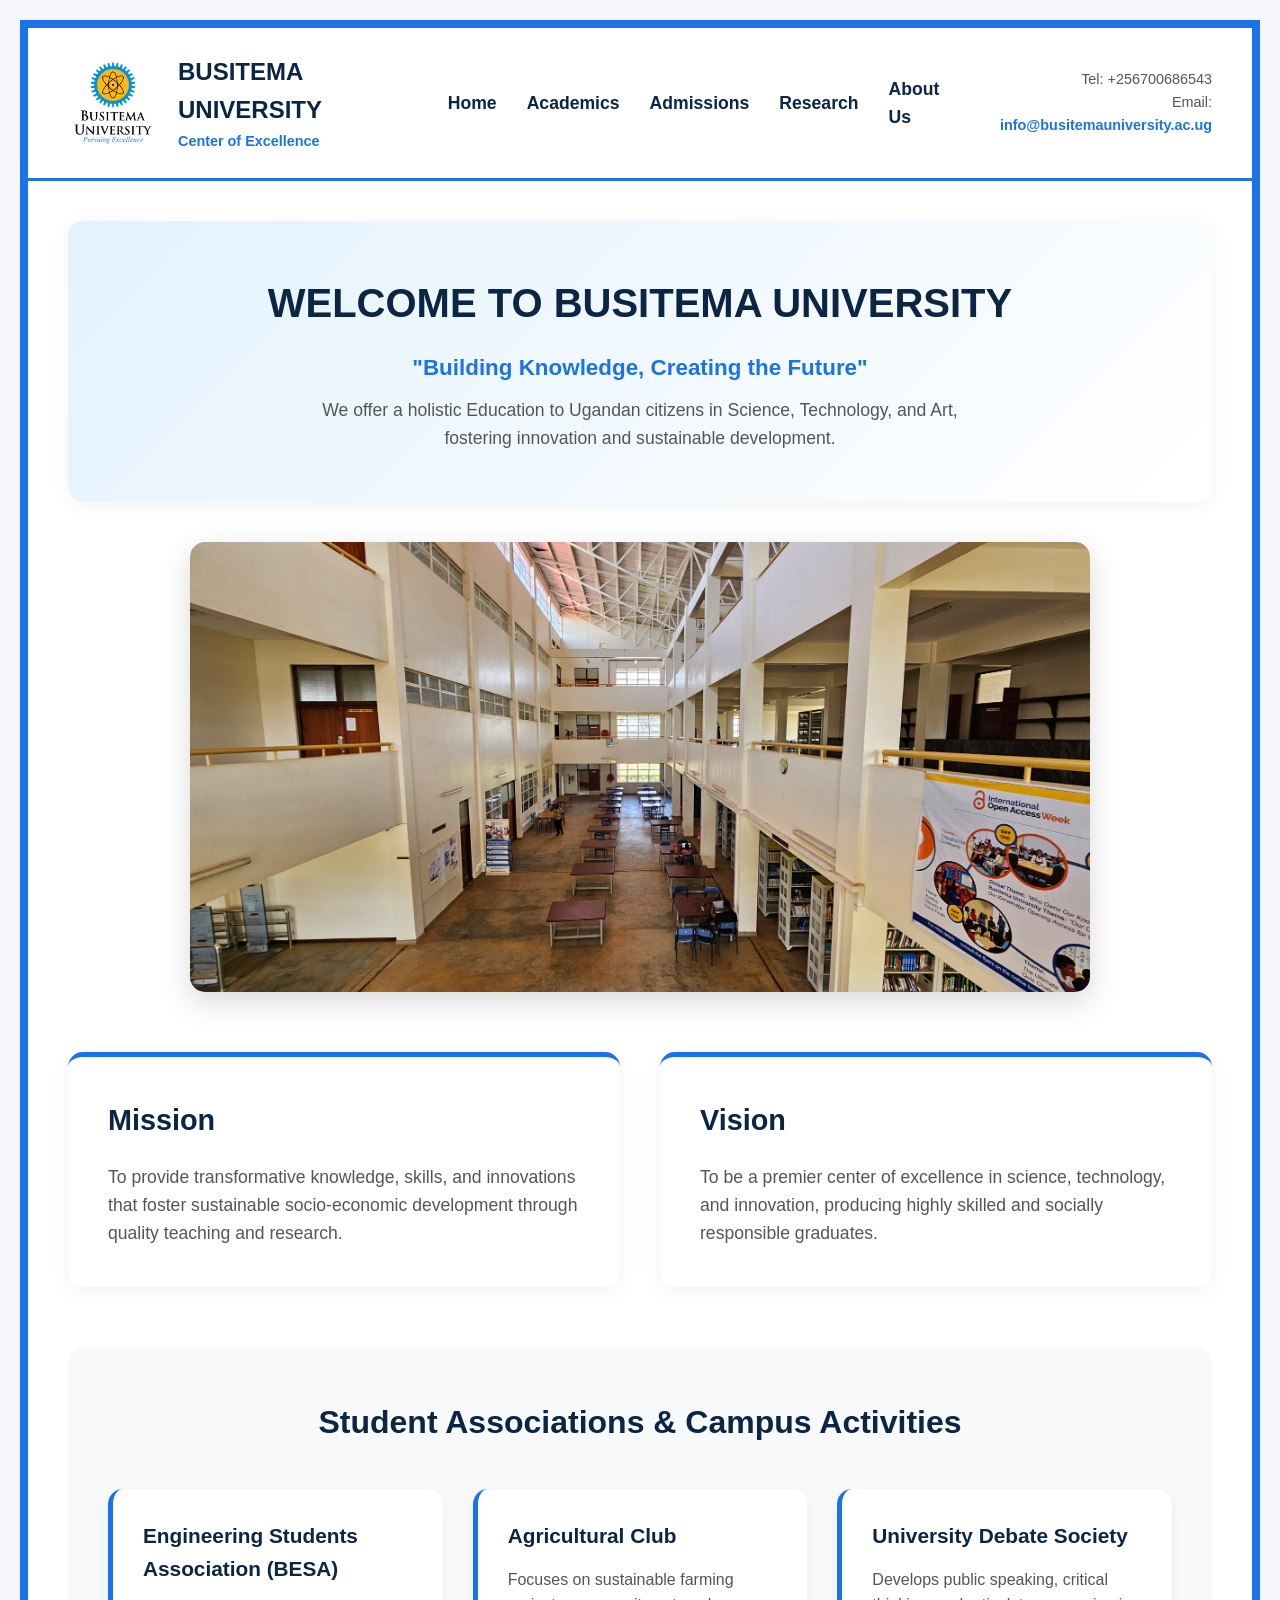
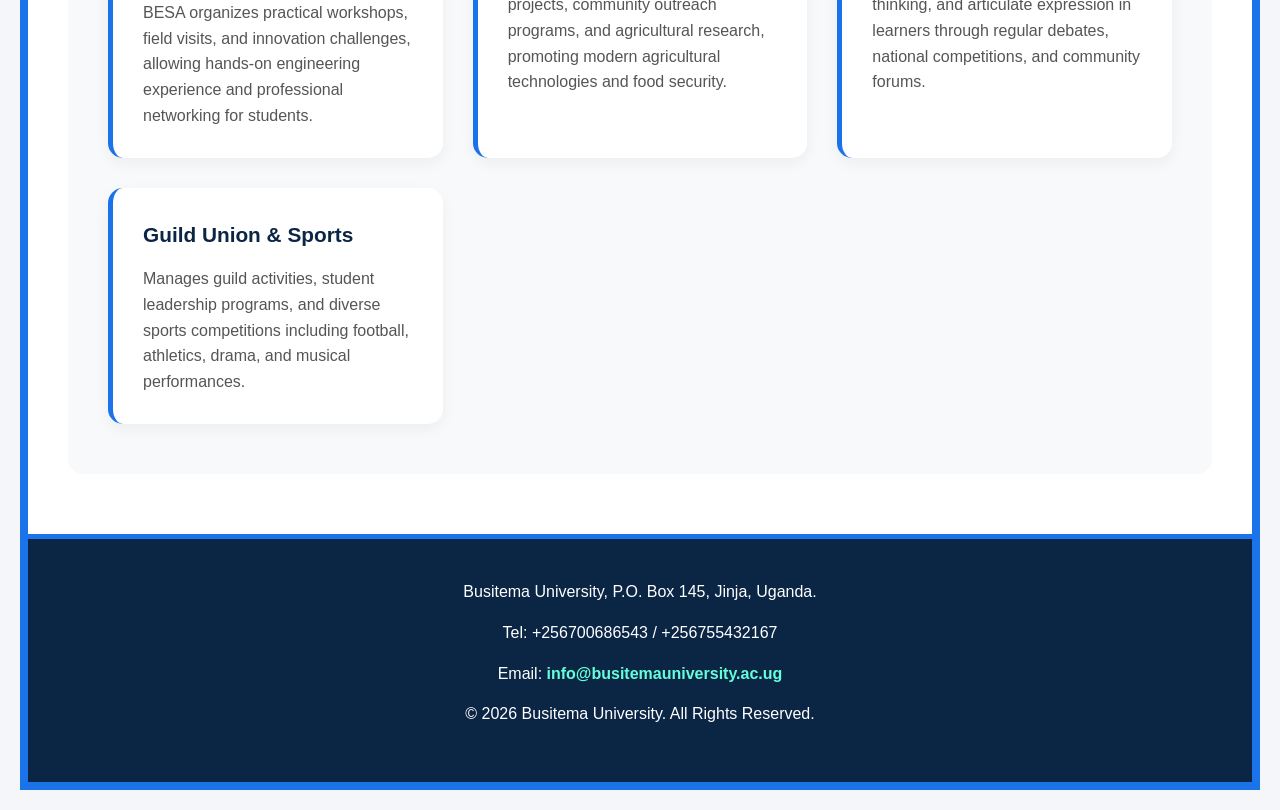
==== index.html @ 5ede226b "Rename Busitema Jovy.html to index.html" ====
<!DOCTYPE html>
<html lang="en">
<head>
<meta charset="UTF-8">
<meta name="viewport" content="width=device-width, initial-scale=1.0">
<title>Busitema University Homepage</title>
<style>
* {
margin: 0;
padding: 0;
box-sizing: border-box;
}
body {
font-family: 'Segoe UI', Tahoma, Geneva, Verdana, sans-serif;
line-height: 1.6;
background-color: #f4f6f9;
color: #333;
min-height: 100vh;
padding: 20px;
}
.page-wrapper {
border: 8px solid #1a73e8;
min-height: calc(100vh - 40px);
background-color: #ffffff;
display: flex;
flex-direction: column;
}
header {
background-color: #ffffff;
padding: 25px 40px;
border-bottom: 3px solid #1a73e8;
display: flex;
align-items: center;
justify-content: space-between;
}
.logo-container {
display: flex;
align-items: center;
gap: 20px;
}
.logo-container img {
height: 90px;
width: auto;
}
.logo-text h2 {
color: #0b2545;
font-size: 1.5rem;
font-weight: bold;
}
.logo-text p {
color: #1a73e8;
font-size: 0.9rem;
font-weight: 600;
}
nav ul {
display: flex;
list-style: none;
gap: 30px;
align-items: center;
}
nav ul li a {
text-decoration: none;
color: #0b2545;
font-weight: 600;
font-size: 1.1rem;
transition: color 0.3s ease;
}
nav ul li a:hover {
color: #1a73e8;
}
.header-contacts {
text-align: right;
font-size: 0.9rem;
color: #555;
}
.header-contacts a {
color: #1a73e8;
text-decoration: none;
font-weight: 600;
}
main {
flex: 1;
padding: 0 40px;
}
.hero {
text-align: center;
margin: 40px 0;
background: linear-gradient(135deg, #e3f2fd 0%, #ffffff 100%);
padding: 50px;
border-radius: 15px;
box-shadow: 0 4px 20px rgba(0,0,0,0.05);
}
.hero h1 {
color: #0b2545;
margin-bottom: 15px;
font-size: 2.5rem;
}
.hero p.tagline {
font-size: 1.4rem;
color: #1a73e8;
font-weight: 600;
margin-bottom: 10px;
}
.hero p.desc {
font-size: 1.1rem;
color: #555;
max-width: 700px;
margin: 0 auto;
}
.slider-container {
max-width: 900px;
margin: 0 auto 60px auto;
overflow: hidden;
border-radius: 15px;
box-shadow: 0 10px 30px rgba(0,0,0,0.15);
}
.slider {
display: flex;
width: 600%;
animation: slideAnimation 30s infinite;
}
.slide {
width: 16.6667%;
}
.slide img {
width: 100%;
height: 450px;
object-fit: cover;
display: block;
}
@keyframes slideAnimation {
0%, 16% { transform: translateX(0%); }
20%, 36% { transform: translateX(-16.6667%); }
40%, 56% { transform: translateX(-33.3333%); }
60%, 76% { transform: translateX(-50%); }
80%, 96% { transform: translateX(-66.6667%); }
100% { transform: translateX(0%); }
}
.info-section {
display: grid;
grid-template-columns: 1fr 1fr;
gap: 40px;
margin-bottom: 60px;
}
.info-card {
background-color: #ffffff;
padding: 40px;
border-radius: 15px;
box-shadow: 0 5px 20px rgba(0,0,0,0.05);
border-top: 5px solid #1a73e8;
transition: transform 0.3s ease;
}
.info-card:hover {
transform: translateY(-5px);
}
.info-card h2 {
color: #0b2545;
margin-bottom: 20px;
font-size: 1.8rem;
display: flex;
align-items: center;
gap: 15px;
}
.info-card p {
color: #555;
font-size: 1.1rem;
}
.clubs-section {
background-color: #f8f9fa;
padding: 50px 40px;
border-radius: 15px;
margin-bottom: 60px;
}
.clubs-section h2 {
color: #0b2545;
margin-bottom: 40px;
text-align: center;
font-size: 2rem;
}
.clubs-grid {
display: grid;
grid-template-columns: repeat(auto-fit, minmax(280px, 1fr));
gap: 30px;
}
.club-card {
background-color: #ffffff;
padding: 30px;
border-radius: 15px;
box-shadow: 0 5px 15px rgba(0,0,0,0.05);
border-left: 5px solid #1a73e8;
transition: all 0.3s ease;
}
.club-card:hover {
box-shadow: 0 10px 25px rgba(0,0,0,0.1);
transform: translateY(-3px);
border-left-color: #0b2545;
}
.club-card h3 {
color: #0b2545;
margin-bottom: 15px;
font-size: 1.3rem;
}
.club-card p {
color: #555;
font-size: 1rem;
}
footer {
background-color: #0b2545;
color: #ffffff;
padding: 40px;
text-align: center;
border-top: 5px solid #1a73e8;
}
.footer-content {
font-size: 1rem;
max-width: 800px;
margin: 0 auto;
}
.footer-content p {
margin-bottom: 15px;
}
.footer-content a {
color: #64ffda;
text-decoration: none;
font-weight: 600;
}
@media (max-width: 1024px) {
.info-section {
grid-template-columns: 1fr;
}
}
@media (max-width: 768px) {
header {
flex-direction: column;
gap: 20px;
text-align: center;
}
main {
padding: 0 20px;
}
.hero {
padding: 30px;
}
}
</style>
</head>
<body>
<div class="page-wrapper">
<header>
<div class="logo-container">
<img src="./LOGO.png" alt="Busitema University Logo">
<div class="logo-text">
<h2>BUSITEMA UNIVERSITY</h2>
<p>Center of Excellence</p>
</div>
</div>
<nav>
<ul>
<li><a href="#">Home</a></li>
<li><a href="#">Academics</a></li>
<li><a href="#">Admissions</a></li>
<li><a href="#">Research</a></li>
<li><a href="#">About Us</a></li>
</ul>
</nav>
<div class="header-contacts">
<p>Tel: +256700686543</p>
<p>Email: <a href="mailto:info@busitemauniversity.ac.ug">info@busitemauniversity.ac.ug</a></p>
</div>
</header>
<main>
<section class="hero">
<h1>WELCOME TO BUSITEMA UNIVERSITY</h1>
<p class="tagline">"Building Knowledge, Creating the Future"</p>
<p class="desc">We offer a holistic Education to Ugandan citizens in Science, Technology, and Art, fostering innovation and sustainable development.</p>
</section>
<section class="slider-container">
<div class="slider">
<div class="slide"><img src="./PHOTO 1.jpg" alt="Campus Life"></div>
<div class="slide"><img src="./2.jpg" alt="Modern Facilities"></div>
<div class="slide"><img src="./3.jpg" alt="Student Activities"></div>
<div class="slide"><img src="./4.jpg" alt="Graduation Ceremony"></div>
<div class="slide"><img src="./5.png" alt="Campus Grounds"></div>
<div class="slide"><img src="./PHOTO 1.jpg" alt="Seamless Loop"></div>
</div>
</section>
<section class="info-section">
<div class="info-card">
<h2>Mission</h2>
<p>To provide transformative knowledge, skills, and innovations that foster sustainable socio-economic development through quality teaching and research.</p>
</div>
<div class="info-card">
<h2>Vision</h2>
<p>To be a premier center of excellence in science, technology, and innovation, producing highly skilled and socially responsible graduates.</p>
</div>
</section>
<section class="clubs-section">
<h2>Student Associations & Campus Activities</h2>
<div class="clubs-grid">
<div class="club-card">
<h3>Engineering Students Association (BESA)</h3>
<p>BESA organizes practical workshops, field visits, and innovation challenges, allowing hands-on engineering experience and professional networking for students.</p>
</div>
<div class="club-card">
<h3>Agricultural Club</h3>
<p>Focuses on sustainable farming projects, community outreach programs, and agricultural research, promoting modern agricultural technologies and food security.</p>
</div>
<div class="club-card">
<h3>University Debate Society</h3>
<p>Develops public speaking, critical thinking, and articulate expression in learners through regular debates, national competitions, and community forums.</p>
</div>
<div class="club-card">
<h3>Guild Union & Sports</h3>
<p>Manages guild activities, student leadership programs, and diverse sports competitions including football, athletics, drama, and musical performances.</p>
</div>
</div>
</section>
</main>
<footer>
<div class="footer-content">
<p>Busitema University, P.O. Box 145, Jinja, Uganda.</p>
<p>Tel: +256700686543 / +256755432167 </p>
<p>Email: <a href="mailto:info@busitemauniversity.ac.ug">info@busitemauniversity.ac.ug</a></p>
<p>© 2026 Busitema University. All Rights Reserved.</p>
</div>
</footer>
</div>
</body>
</html>
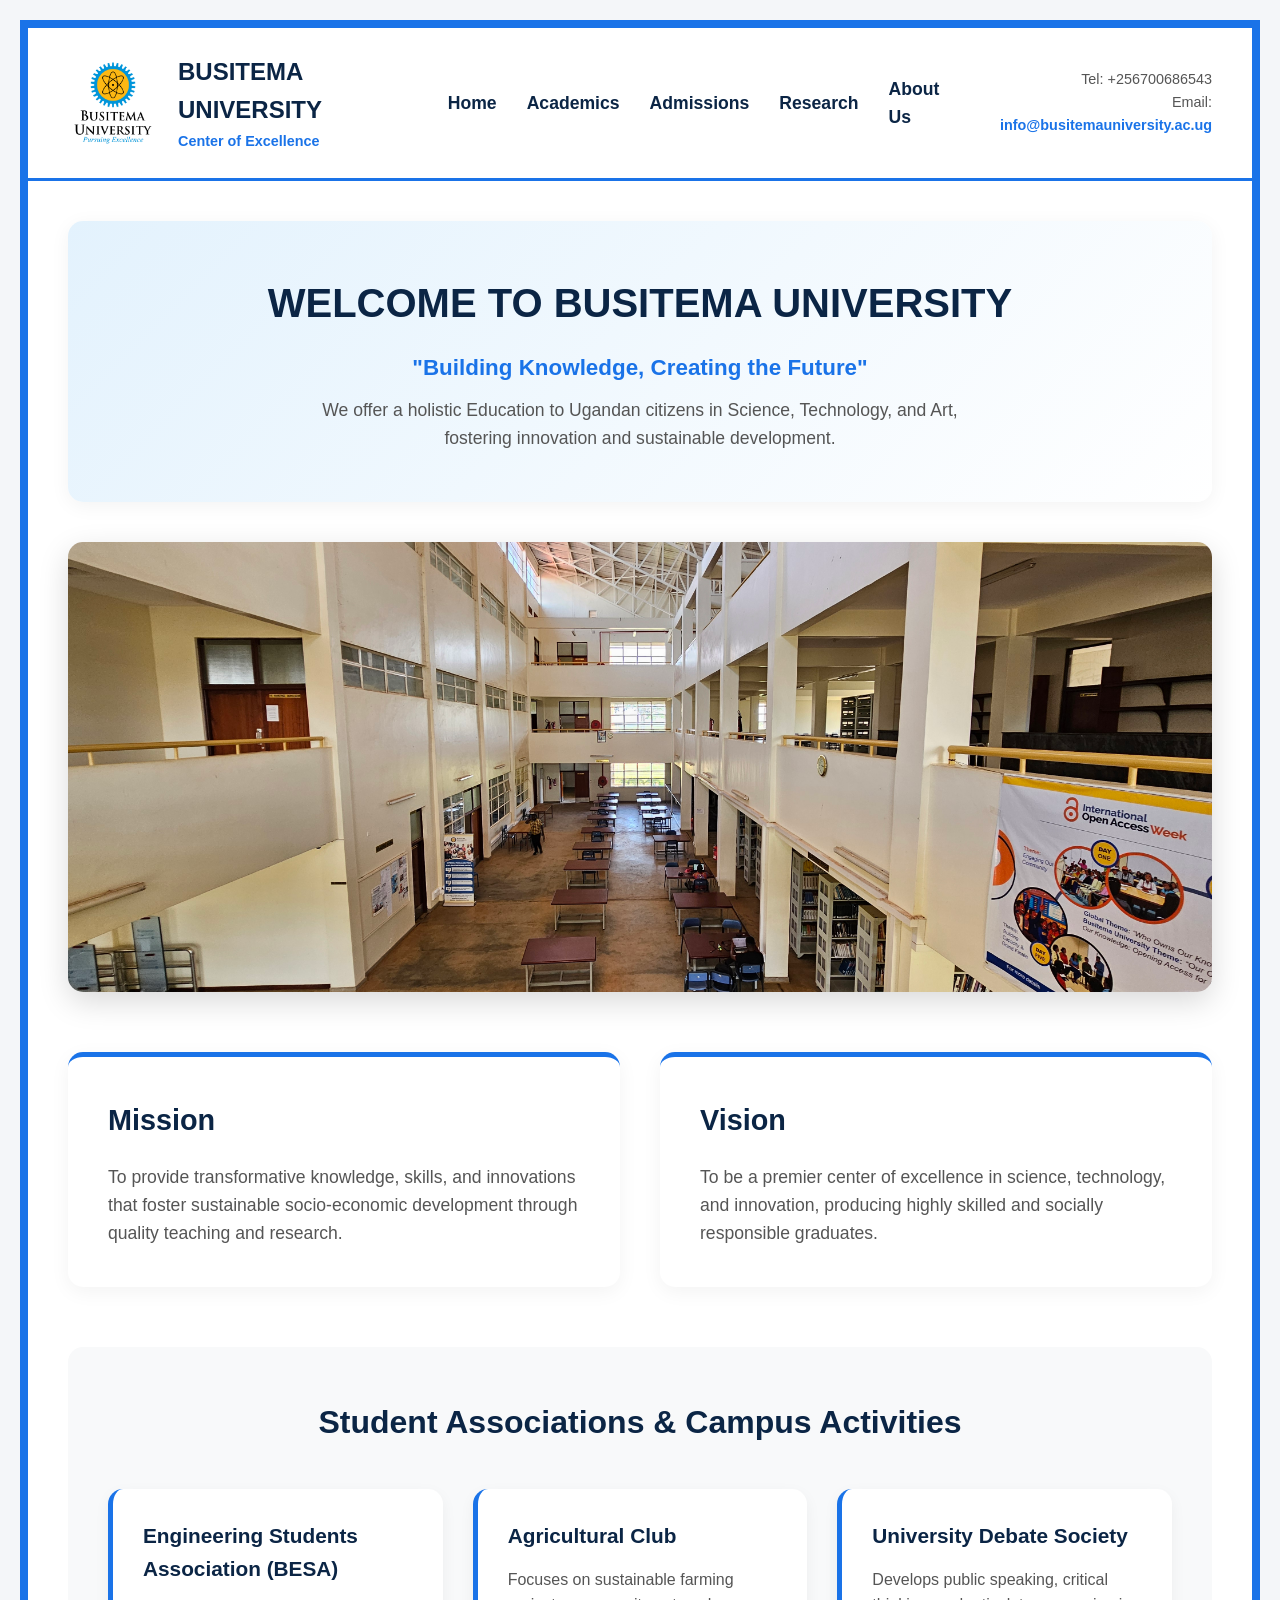
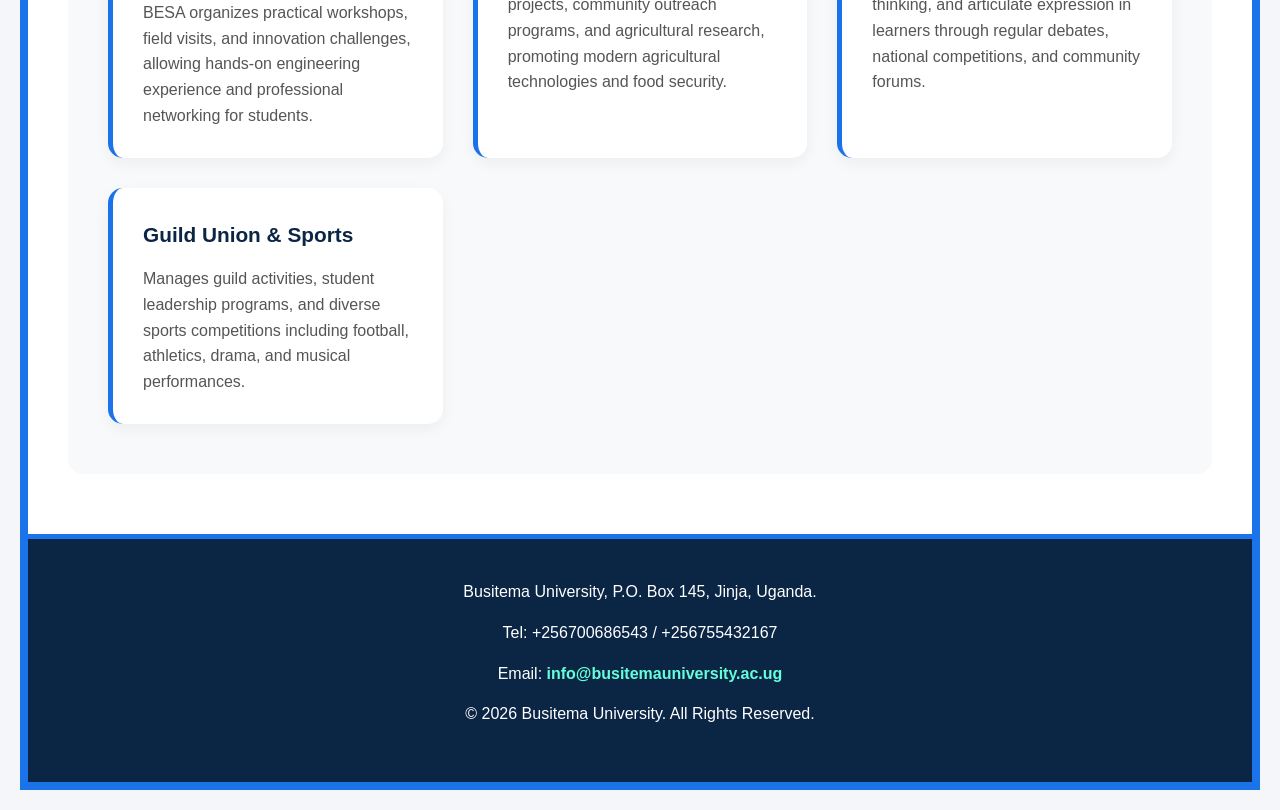
==== commit 67e7629b: "index.html" ====
--- a/index.html
+++ b/index.html
@@ -108,7 +108,7 @@
 margin: 0 auto;
 }
 .slider-container {
-max-width: 900px;
+max-width: 100%;
 margin: 0 auto 60px auto;
 overflow: hidden;
 border-radius: 15px;
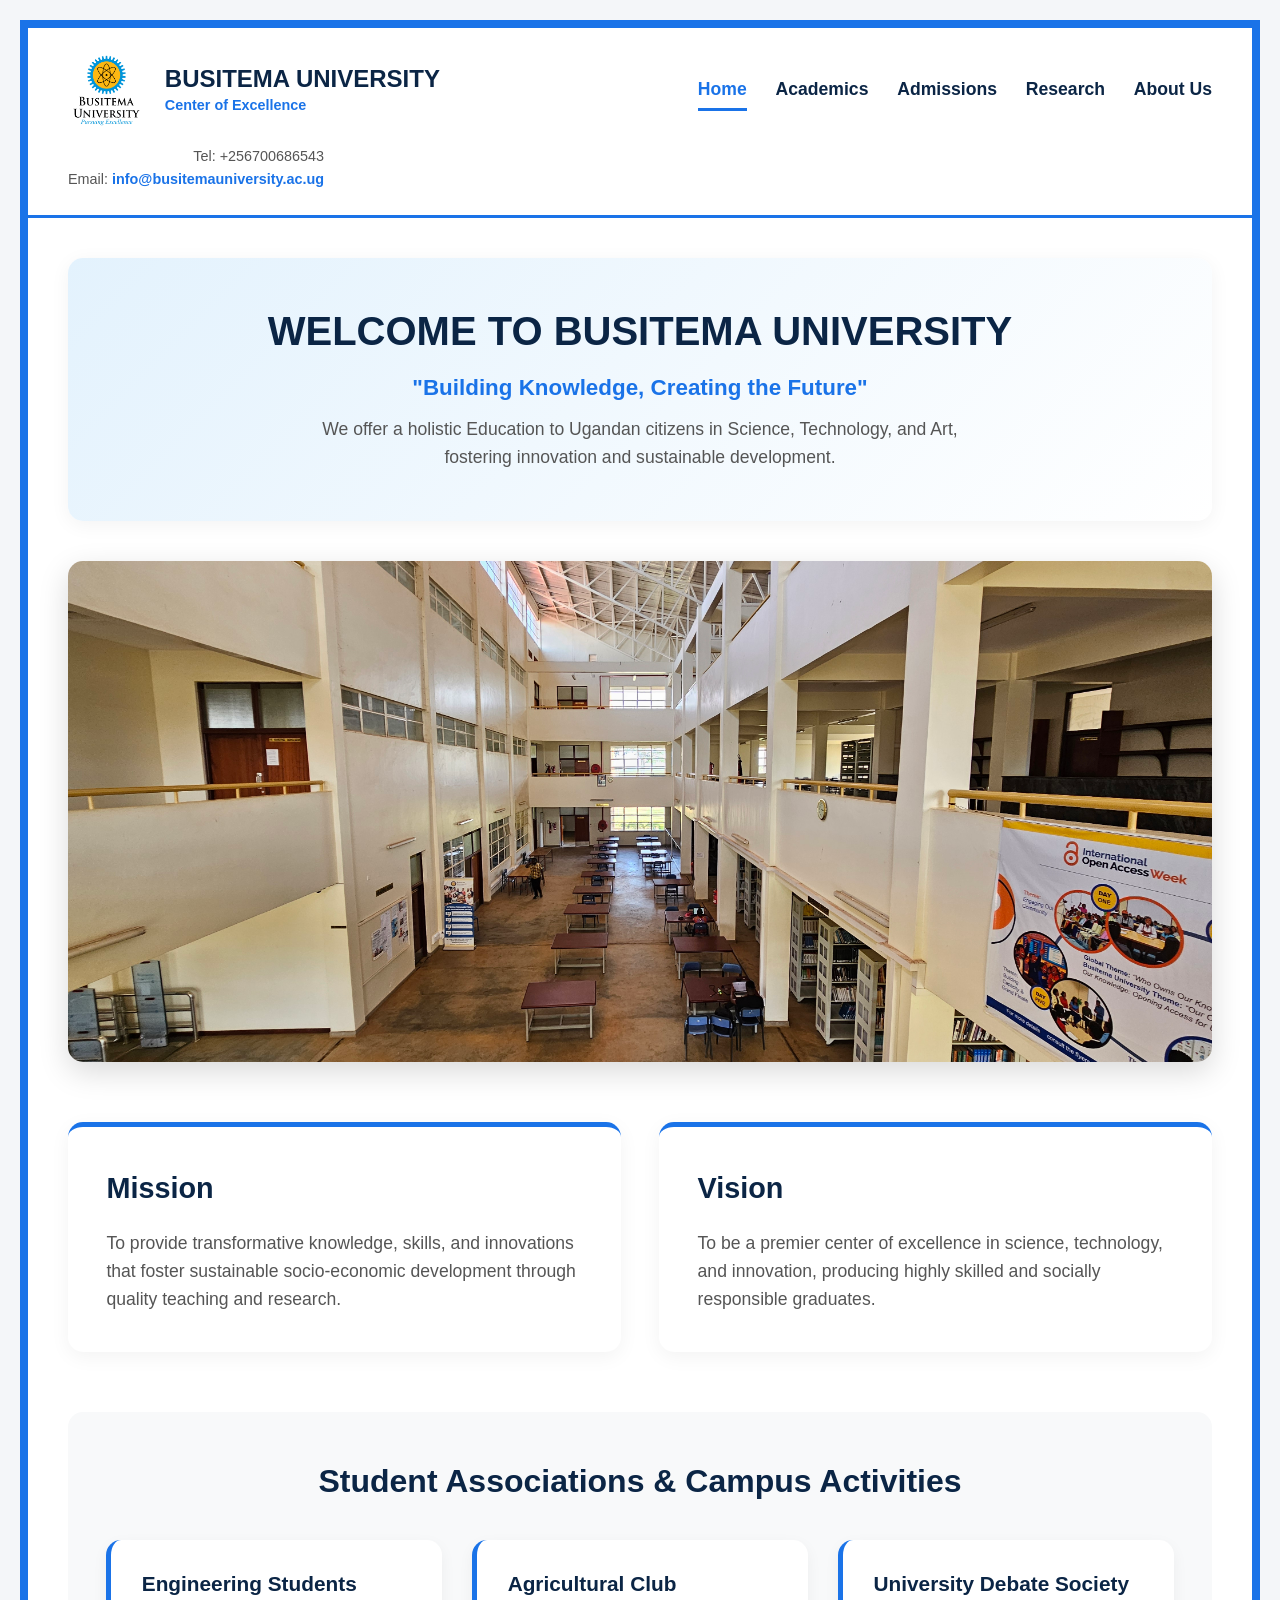
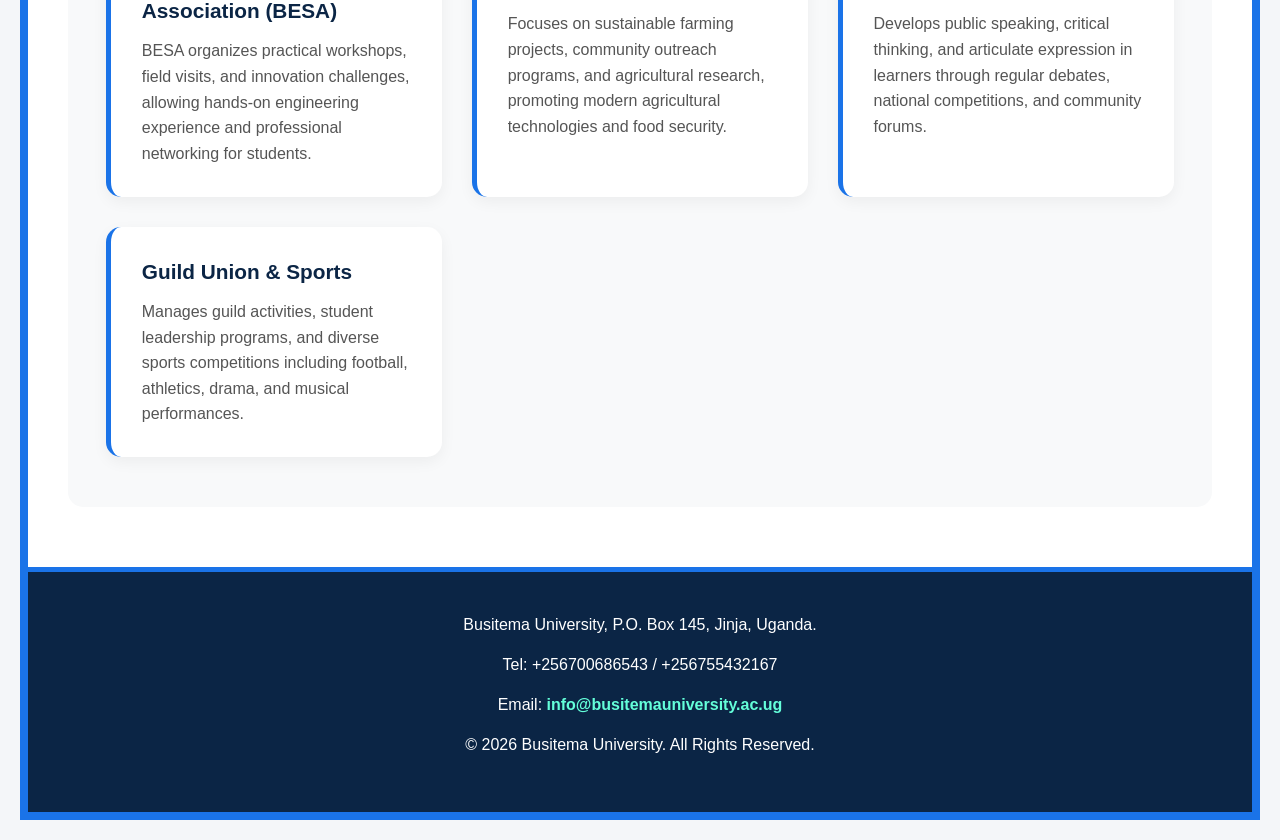
==== commit 9f159288: "Add files via upload" ====
--- a/index.html
+++ b/index.html
@@ -1,329 +1,105 @@
-<!DOCTYPE html>
-<html lang="en">
-<head>
-<meta charset="UTF-8">
-<meta name="viewport" content="width=device-width, initial-scale=1.0">
-<title>Busitema University Homepage</title>
-<style>
-* {
-margin: 0;
-padding: 0;
-box-sizing: border-box;
-}
-body {
-font-family: 'Segoe UI', Tahoma, Geneva, Verdana, sans-serif;
-line-height: 1.6;
-background-color: #f4f6f9;
-color: #333;
-min-height: 100vh;
-padding: 20px;
-}
-.page-wrapper {
-border: 8px solid #1a73e8;
-min-height: calc(100vh - 40px);
-background-color: #ffffff;
-display: flex;
-flex-direction: column;
-}
-header {
-background-color: #ffffff;
-padding: 25px 40px;
-border-bottom: 3px solid #1a73e8;
-display: flex;
-align-items: center;
-justify-content: space-between;
-}
-.logo-container {
-display: flex;
-align-items: center;
-gap: 20px;
-}
-.logo-container img {
-height: 90px;
-width: auto;
-}
-.logo-text h2 {
-color: #0b2545;
-font-size: 1.5rem;
-font-weight: bold;
-}
-.logo-text p {
-color: #1a73e8;
-font-size: 0.9rem;
-font-weight: 600;
-}
-nav ul {
-display: flex;
-list-style: none;
-gap: 30px;
-align-items: center;
-}
-nav ul li a {
-text-decoration: none;
-color: #0b2545;
-font-weight: 600;
-font-size: 1.1rem;
-transition: color 0.3s ease;
-}
-nav ul li a:hover {
-color: #1a73e8;
-}
-.header-contacts {
-text-align: right;
-font-size: 0.9rem;
-color: #555;
-}
-.header-contacts a {
-color: #1a73e8;
-text-decoration: none;
-font-weight: 600;
-}
-main {
-flex: 1;
-padding: 0 40px;
-}
-.hero {
-text-align: center;
-margin: 40px 0;
-background: linear-gradient(135deg, #e3f2fd 0%, #ffffff 100%);
-padding: 50px;
-border-radius: 15px;
-box-shadow: 0 4px 20px rgba(0,0,0,0.05);
-}
-.hero h1 {
-color: #0b2545;
-margin-bottom: 15px;
-font-size: 2.5rem;
-}
-.hero p.tagline {
-font-size: 1.4rem;
-color: #1a73e8;
-font-weight: 600;
-margin-bottom: 10px;
-}
-.hero p.desc {
-font-size: 1.1rem;
-color: #555;
-max-width: 700px;
-margin: 0 auto;
-}
-.slider-container {
-max-width: 100%;
-margin: 0 auto 60px auto;
-overflow: hidden;
-border-radius: 15px;
-box-shadow: 0 10px 30px rgba(0,0,0,0.15);
-}
-.slider {
-display: flex;
-width: 600%;
-animation: slideAnimation 30s infinite;
-}
-.slide {
-width: 16.6667%;
-}
-.slide img {
-width: 100%;
-height: 450px;
-object-fit: cover;
-display: block;
-}
-@keyframes slideAnimation {
-0%, 16% { transform: translateX(0%); }
-20%, 36% { transform: translateX(-16.6667%); }
-40%, 56% { transform: translateX(-33.3333%); }
-60%, 76% { transform: translateX(-50%); }
-80%, 96% { transform: translateX(-66.6667%); }
-100% { transform: translateX(0%); }
-}
-.info-section {
-display: grid;
-grid-template-columns: 1fr 1fr;
-gap: 40px;
-margin-bottom: 60px;
-}
-.info-card {
-background-color: #ffffff;
-padding: 40px;
-border-radius: 15px;
-box-shadow: 0 5px 20px rgba(0,0,0,0.05);
-border-top: 5px solid #1a73e8;
-transition: transform 0.3s ease;
-}
-.info-card:hover {
-transform: translateY(-5px);
-}
-.info-card h2 {
-color: #0b2545;
-margin-bottom: 20px;
-font-size: 1.8rem;
-display: flex;
-align-items: center;
-gap: 15px;
-}
-.info-card p {
-color: #555;
-font-size: 1.1rem;
-}
-.clubs-section {
-background-color: #f8f9fa;
-padding: 50px 40px;
-border-radius: 15px;
-margin-bottom: 60px;
-}
-.clubs-section h2 {
-color: #0b2545;
-margin-bottom: 40px;
-text-align: center;
-font-size: 2rem;
-}
-.clubs-grid {
-display: grid;
-grid-template-columns: repeat(auto-fit, minmax(280px, 1fr));
-gap: 30px;
-}
-.club-card {
-background-color: #ffffff;
-padding: 30px;
-border-radius: 15px;
-box-shadow: 0 5px 15px rgba(0,0,0,0.05);
-border-left: 5px solid #1a73e8;
-transition: all 0.3s ease;
-}
-.club-card:hover {
-box-shadow: 0 10px 25px rgba(0,0,0,0.1);
-transform: translateY(-3px);
-border-left-color: #0b2545;
-}
-.club-card h3 {
-color: #0b2545;
-margin-bottom: 15px;
-font-size: 1.3rem;
-}
-.club-card p {
-color: #555;
-font-size: 1rem;
-}
-footer {
-background-color: #0b2545;
-color: #ffffff;
-padding: 40px;
-text-align: center;
-border-top: 5px solid #1a73e8;
-}
-.footer-content {
-font-size: 1rem;
-max-width: 800px;
-margin: 0 auto;
-}
-.footer-content p {
-margin-bottom: 15px;
-}
-.footer-content a {
-color: #64ffda;
-text-decoration: none;
-font-weight: 600;
-}
-@media (max-width: 1024px) {
-.info-section {
-grid-template-columns: 1fr;
-}
-}
-@media (max-width: 768px) {
-header {
-flex-direction: column;
-gap: 20px;
-text-align: center;
-}
-main {
-padding: 0 20px;
-}
-.hero {
-padding: 30px;
-}
-}
-</style>
-</head>
-<body>
-<div class="page-wrapper">
-<header>
-<div class="logo-container">
-<img src="./LOGO.png" alt="Busitema University Logo">
-<div class="logo-text">
-<h2>BUSITEMA UNIVERSITY</h2>
-<p>Center of Excellence</p>
-</div>
-</div>
-<nav>
-<ul>
-<li><a href="#">Home</a></li>
-<li><a href="#">Academics</a></li>
-<li><a href="#">Admissions</a></li>
-<li><a href="#">Research</a></li>
-<li><a href="#">About Us</a></li>
-</ul>
-</nav>
-<div class="header-contacts">
-<p>Tel: +256700686543</p>
-<p>Email: <a href="mailto:info@busitemauniversity.ac.ug">info@busitemauniversity.ac.ug</a></p>
-</div>
-</header>
-<main>
-<section class="hero">
-<h1>WELCOME TO BUSITEMA UNIVERSITY</h1>
-<p class="tagline">"Building Knowledge, Creating the Future"</p>
-<p class="desc">We offer a holistic Education to Ugandan citizens in Science, Technology, and Art, fostering innovation and sustainable development.</p>
-</section>
-<section class="slider-container">
-<div class="slider">
-<div class="slide"><img src="./PHOTO 1.jpg" alt="Campus Life"></div>
-<div class="slide"><img src="./2.jpg" alt="Modern Facilities"></div>
-<div class="slide"><img src="./3.jpg" alt="Student Activities"></div>
-<div class="slide"><img src="./4.jpg" alt="Graduation Ceremony"></div>
-<div class="slide"><img src="./5.png" alt="Campus Grounds"></div>
-<div class="slide"><img src="./PHOTO 1.jpg" alt="Seamless Loop"></div>
-</div>
-</section>
-<section class="info-section">
-<div class="info-card">
-<h2>Mission</h2>
-<p>To provide transformative knowledge, skills, and innovations that foster sustainable socio-economic development through quality teaching and research.</p>
-</div>
-<div class="info-card">
-<h2>Vision</h2>
-<p>To be a premier center of excellence in science, technology, and innovation, producing highly skilled and socially responsible graduates.</p>
-</div>
-</section>
-<section class="clubs-section">
-<h2>Student Associations & Campus Activities</h2>
-<div class="clubs-grid">
-<div class="club-card">
-<h3>Engineering Students Association (BESA)</h3>
-<p>BESA organizes practical workshops, field visits, and innovation challenges, allowing hands-on engineering experience and professional networking for students.</p>
-</div>
-<div class="club-card">
-<h3>Agricultural Club</h3>
-<p>Focuses on sustainable farming projects, community outreach programs, and agricultural research, promoting modern agricultural technologies and food security.</p>
-</div>
-<div class="club-card">
-<h3>University Debate Society</h3>
-<p>Develops public speaking, critical thinking, and articulate expression in learners through regular debates, national competitions, and community forums.</p>
-</div>
-<div class="club-card">
-<h3>Guild Union & Sports</h3>
-<p>Manages guild activities, student leadership programs, and diverse sports competitions including football, athletics, drama, and musical performances.</p>
-</div>
-</div>
-</section>
-</main>
-<footer>
-<div class="footer-content">
-<p>Busitema University, P.O. Box 145, Jinja, Uganda.</p>
-<p>Tel: +256700686543 / +256755432167 </p>
-<p>Email: <a href="mailto:info@busitemauniversity.ac.ug">info@busitemauniversity.ac.ug</a></p>
-<p>© 2026 Busitema University. All Rights Reserved.</p>
-</div>
-</footer>
-</div>
-</body>
-</html>
+<!DOCTYPE html>
+<html lang="en">
+<head>
+<meta charset="UTF-8">
+<meta name="viewport" content="width=device-width, initial-scale=1.0">
+<title>Busitema University Homepage</title>
+<link rel="stylesheet" href="style.css">
+</head>
+<body>
+<div class="page-wrapper">
+<header>
+<div class="header-inner">
+<a class="logo-container" href="index.html">
+<img src="./LOGO.png" alt="Busitema University Logo">
+<div class="logo-text">
+<h2>BUSITEMA UNIVERSITY</h2>
+<p>Center of Excellence</p>
+</div>
+</a>
+<button class="menu-toggle" type="button" aria-expanded="false" aria-controls="site-nav">&#9776; Menu</button>
+<nav id="site-nav" aria-label="Main navigation">
+<ul>
+<li><a href="index.html" aria-current="page">Home</a></li>
+<li><a href="academics.html">Academics</a></li>
+<li><a href="#">Admissions</a></li>
+<li><a href="#">Research</a></li>
+<li><a href="#">About Us</a></li>
+</ul>
+</nav>
+<div class="header-contacts">
+<p>Tel: +256700686543</p>
+<p>Email: <a href="mailto:info@busitemauniversity.ac.ug">info@busitemauniversity.ac.ug</a></p>
+</div>
+</div>
+</header>
+<main>
+<div class="container">
+<section class="hero">
+<h1>WELCOME TO BUSITEMA UNIVERSITY</h1>
+<p class="tagline">"Building Knowledge, Creating the Future"</p>
+<p class="desc">We offer a holistic Education to Ugandan citizens in Science, Technology, and Art, fostering innovation and sustainable development.</p>
+</section>
+<section class="slider-container">
+<div class="slider">
+<div class="slide"><img src="./PHOTO 1.jpg" alt="Campus Life"></div>
+<div class="slide"><img src="./2.jpg" alt="Modern Facilities"></div>
+<div class="slide"><img src="./3.jpg" alt="Student Activities"></div>
+<div class="slide"><img src="./4.jpg" alt="Graduation Ceremony"></div>
+<div class="slide"><img src="./5.png" alt="Campus Grounds"></div>
+<div class="slide"><img src="./PHOTO 1.jpg" alt="Seamless Loop"></div>
+</div>
+</section>
+<section class="info-section">
+<div class="info-card">
+<h2>Mission</h2>
+<p>To provide transformative knowledge, skills, and innovations that foster sustainable socio-economic development through quality teaching and research.</p>
+</div>
+<div class="info-card">
+<h2>Vision</h2>
+<p>To be a premier center of excellence in science, technology, and innovation, producing highly skilled and socially responsible graduates.</p>
+</div>
+</section>
+<section class="clubs-section">
+<h2>Student Associations &amp; Campus Activities</h2>
+<div class="clubs-grid">
+<div class="club-card">
+<h3>Engineering Students Association (BESA)</h3>
+<p>BESA organizes practical workshops, field visits, and innovation challenges, allowing hands-on engineering experience and professional networking for students.</p>
+</div>
+<div class="club-card">
+<h3>Agricultural Club</h3>
+<p>Focuses on sustainable farming projects, community outreach programs, and agricultural research, promoting modern agricultural technologies and food security.</p>
+</div>
+<div class="club-card">
+<h3>University Debate Society</h3>
+<p>Develops public speaking, critical thinking, and articulate expression in learners through regular debates, national competitions, and community forums.</p>
+</div>
+<div class="club-card">
+<h3>Guild Union &amp; Sports</h3>
+<p>Manages guild activities, student leadership programs, and diverse sports competitions including football, athletics, drama, and musical performances.</p>
+</div>
+</div>
+</section>
+</div>
+</main>
+<footer>
+<div class="footer-content">
+<p>Busitema University, P.O. Box 145, Jinja, Uganda.</p>
+<p>Tel: +256700686543 / +256755432167 </p>
+<p>Email: <a href="mailto:info@busitemauniversity.ac.ug">info@busitemauniversity.ac.ug</a></p>
+<p>© 2026 Busitema University. All Rights Reserved.</p>
+</div>
+</footer>
+</div>
+<script>
+// Phone menu button
+var toggle = document.querySelector('.menu-toggle');
+var nav = document.getElementById('site-nav');
+toggle.addEventListener('click', function () {
+  var open = nav.classList.toggle('open');
+  toggle.setAttribute('aria-expanded', open);
+});
+</script>
+</body>
+</html>
--- a/style.css
+++ b/style.css
@@ -0,0 +1,523 @@
+/* =====================================================
+   BUSITEMA UNIVERSITY - shared stylesheet (all pages)
+   Sizes use rem, and the root font size grows on large
+   screens / TVs so everything scales up together.
+   ===================================================== */
+
+:root {
+  --blue: #1a73e8;
+  --navy: #0b2545;
+  --text: #333;
+  --muted: #555;
+  --page-bg: #f4f6f9;
+  --line: #e3eaf5;
+}
+
+* {
+  margin: 0;
+  padding: 0;
+  box-sizing: border-box;
+}
+
+/* Scale the whole design up on big monitors and TVs */
+html {
+  font-size: 100%;
+  -webkit-text-size-adjust: 100%;
+}
+@media (min-width: 1600px) { html { font-size: 112.5%; } }
+@media (min-width: 2200px) { html { font-size: 137.5%; } }
+@media (min-width: 3000px) { html { font-size: 175%; } }
+
+body {
+  font-family: 'Segoe UI', Tahoma, Geneva, Verdana, sans-serif;
+  line-height: 1.6;
+  background-color: var(--page-bg);
+  color: var(--text);
+  min-height: 100vh;
+  padding: 1.25rem;
+}
+
+img {
+  max-width: 100%;
+}
+
+.page-wrapper {
+  border: 0.5rem solid var(--blue);
+  min-height: calc(100vh - 2.5rem);
+  background-color: #ffffff;
+  display: flex;
+  flex-direction: column;
+}
+
+/* Keeps content from stretching too wide on very large screens */
+.container {
+  width: 100%;
+  max-width: 85rem;
+  margin-inline: auto;
+}
+
+/* ---------------- HEADER ---------------- */
+header {
+  background-color: #ffffff;
+  padding: 1.5rem clamp(1rem, 4vw, 2.5rem);
+  border-bottom: 3px solid var(--blue);
+}
+
+.header-inner {
+  display: flex;
+  align-items: center;
+  justify-content: space-between;
+  flex-wrap: wrap;
+  gap: 1rem 1.5rem;
+}
+
+.logo-container {
+  display: flex;
+  align-items: center;
+  gap: 1.25rem;
+  text-decoration: none;
+}
+
+.logo-container img {
+  height: clamp(3.5rem, 6vw, 5.6rem);
+  width: auto;
+}
+
+.logo-text h2 {
+  color: var(--navy);
+  font-size: clamp(1.1rem, 2vw, 1.5rem);
+  font-weight: bold;
+  line-height: 1.25;
+}
+
+.logo-text p {
+  color: var(--blue);
+  font-size: 0.9rem;
+  font-weight: 600;
+}
+
+nav ul {
+  display: flex;
+  flex-wrap: wrap;
+  justify-content: center;
+  list-style: none;
+  gap: 0.5rem 1.8rem;
+  align-items: center;
+}
+
+nav ul li a {
+  display: inline-block;
+  padding: 0.3rem 0;
+  text-decoration: none;
+  color: var(--navy);
+  font-weight: 600;
+  font-size: 1.1rem;
+  border-bottom: 3px solid transparent;
+  transition: color 0.3s ease, border-color 0.3s ease;
+}
+
+nav ul li a:hover {
+  color: var(--blue);
+}
+
+nav ul li a[aria-current="page"] {
+  color: var(--blue);
+  border-bottom-color: var(--blue);
+}
+
+.header-contacts {
+  text-align: right;
+  font-size: 0.9rem;
+  color: var(--muted);
+}
+
+.header-contacts a {
+  color: var(--blue);
+  text-decoration: none;
+  font-weight: 600;
+  overflow-wrap: anywhere;
+}
+
+/* Menu button: only shown on phones */
+.menu-toggle {
+  display: none;
+  align-items: center;
+  gap: 0.5rem;
+  background-color: var(--blue);
+  color: #ffffff;
+  border: none;
+  border-radius: 8px;
+  padding: 0.6rem 1.4rem;
+  font-size: 1rem;
+  font-weight: 600;
+  font-family: inherit;
+  cursor: pointer;
+}
+
+.menu-toggle:focus-visible,
+nav a:focus-visible {
+  outline: 3px solid var(--navy);
+  outline-offset: 3px;
+}
+
+/* ---------------- MAIN ---------------- */
+main {
+  flex: 1;
+  padding: 0 clamp(1rem, 4vw, 2.5rem);
+}
+
+.hero {
+  text-align: center;
+  margin: clamp(1.5rem, 4vw, 2.5rem) 0;
+  background: linear-gradient(135deg, #e3f2fd 0%, #ffffff 100%);
+  padding: clamp(1.5rem, 5vw, 3.1rem);
+  border-radius: 15px;
+  box-shadow: 0 4px 20px rgba(0,0,0,0.05);
+}
+
+.hero h1 {
+  color: var(--navy);
+  margin-bottom: 0.9rem;
+  font-size: clamp(1.5rem, 1rem + 2.2vw, 2.5rem);
+  line-height: 1.2;
+}
+
+.hero p.tagline {
+  font-size: clamp(1.1rem, 0.9rem + 0.9vw, 1.4rem);
+  color: var(--blue);
+  font-weight: 600;
+  margin-bottom: 0.6rem;
+}
+
+.hero p.desc {
+  font-size: clamp(1rem, 0.95rem + 0.3vw, 1.1rem);
+  color: var(--muted);
+  max-width: 44rem;
+  margin: 0 auto;
+}
+
+/* Photo slider */
+.slider-container {
+  max-width: 100%;
+  margin: 0 auto 3.75rem auto;
+  overflow: hidden;
+  border-radius: 15px;
+  box-shadow: 0 10px 30px rgba(0,0,0,0.15);
+}
+
+.slider {
+  display: flex;
+  width: 600%;
+  animation: slideAnimation 30s infinite;
+}
+
+.slide {
+  width: 16.6667%;
+}
+
+.slide img {
+  width: 100%;
+  height: auto;
+  aspect-ratio: 16 / 7;
+  min-height: 13rem;
+  object-fit: cover;
+  display: block;
+}
+
+@keyframes slideAnimation {
+  0%, 16% { transform: translateX(0%); }
+  20%, 36% { transform: translateX(-16.6667%); }
+  40%, 56% { transform: translateX(-33.3333%); }
+  60%, 76% { transform: translateX(-50%); }
+  80%, 96% { transform: translateX(-66.6667%); }
+  100% { transform: translateX(0%); }
+}
+
+/* Mission / Vision (and any two-column cards) */
+.info-section {
+  display: grid;
+  grid-template-columns: repeat(auto-fit, minmax(min(100%, 22rem), 1fr));
+  gap: clamp(1.25rem, 3vw, 2.5rem);
+  margin-bottom: 3.75rem;
+}
+
+.info-card {
+  background-color: #ffffff;
+  padding: clamp(1.4rem, 3vw, 2.5rem);
+  border-radius: 15px;
+  box-shadow: 0 5px 20px rgba(0,0,0,0.05);
+  border-top: 5px solid var(--blue);
+  transition: transform 0.3s ease;
+}
+
+.info-card:hover {
+  transform: translateY(-5px);
+}
+
+.info-card h2 {
+  color: var(--navy);
+  margin-bottom: 1.1rem;
+  font-size: clamp(1.4rem, 2.4vw, 1.8rem);
+  display: flex;
+  align-items: center;
+  gap: 1rem;
+}
+
+.info-card p {
+  color: var(--muted);
+  font-size: clamp(1rem, 0.95rem + 0.3vw, 1.1rem);
+}
+
+/* Clubs / faculties */
+.clubs-section {
+  background-color: #f8f9fa;
+  padding: clamp(1.5rem, 4vw, 3.1rem) clamp(1rem, 3vw, 2.5rem);
+  border-radius: 15px;
+  margin-bottom: 3.75rem;
+}
+
+.clubs-section h2 {
+  color: var(--navy);
+  margin-bottom: clamp(1.5rem, 3vw, 2.5rem);
+  text-align: center;
+  font-size: clamp(1.4rem, 1rem + 1.6vw, 2rem);
+  line-height: 1.25;
+}
+
+.clubs-grid {
+  display: grid;
+  grid-template-columns: repeat(auto-fit, minmax(min(100%, 17.5rem), 1fr));
+  gap: clamp(1rem, 2.5vw, 1.9rem);
+}
+
+.club-card {
+  background-color: #ffffff;
+  padding: clamp(1.25rem, 2.5vw, 1.9rem);
+  border-radius: 15px;
+  box-shadow: 0 5px 15px rgba(0,0,0,0.05);
+  border-left: 5px solid var(--blue);
+  transition: all 0.3s ease;
+}
+
+.club-card:hover {
+  box-shadow: 0 10px 25px rgba(0,0,0,0.1);
+  transform: translateY(-3px);
+  border-left-color: var(--navy);
+}
+
+.club-card h3 {
+  color: var(--navy);
+  margin-bottom: 0.9rem;
+  font-size: 1.3rem;
+  line-height: 1.3;
+}
+
+.club-card p {
+  color: var(--muted);
+  font-size: 1rem;
+}
+
+/* ---------------- ACADEMICS PAGE EXTRAS ---------------- */
+.facts {
+  display: grid;
+  grid-template-columns: repeat(auto-fit, minmax(min(100%, 12rem), 1fr));
+  gap: clamp(1rem, 2.5vw, 1.5rem);
+  margin-bottom: 3.75rem;
+}
+
+.fact {
+  background-color: #ffffff;
+  text-align: center;
+  padding: 1.5rem 1rem;
+  border-radius: 15px;
+  box-shadow: 0 5px 20px rgba(0,0,0,0.05);
+  border-bottom: 5px solid var(--blue);
+}
+
+.fact strong {
+  display: block;
+  color: var(--navy);
+  font-size: clamp(1.8rem, 1.2rem + 2vw, 2.6rem);
+  line-height: 1.1;
+}
+
+.fact span {
+  display: block;
+  margin-top: 0.4rem;
+  color: var(--muted);
+  font-size: 0.95rem;
+}
+
+.campus {
+  display: inline-block;
+  margin-bottom: 0.9rem;
+  padding: 0.25rem 0.85rem;
+  background-color: #e3f2fd;
+  color: var(--navy);
+  border-radius: 999px;
+  font-size: 0.88rem;
+  font-weight: 600;
+}
+
+.club-card .research {
+  margin-top: 0.8rem;
+  padding-top: 0.8rem;
+  border-top: 1px solid var(--line);
+  font-size: 0.95rem;
+}
+
+.club-card .research strong {
+  color: var(--navy);
+}
+
+.cta-band {
+  background-color: var(--navy);
+  color: #ffffff;
+  text-align: center;
+  padding: clamp(1.5rem, 4vw, 2.8rem);
+  border-radius: 15px;
+  margin-bottom: 3.75rem;
+}
+
+.cta-band h2 {
+  font-size: clamp(1.35rem, 1rem + 1.4vw, 1.9rem);
+  margin-bottom: 0.7rem;
+}
+
+.cta-band p {
+  max-width: 40rem;
+  margin: 0 auto 1.4rem;
+  color: #dbe7f7;
+}
+
+.cta-band a.button {
+  display: inline-block;
+  background-color: var(--blue);
+  color: #ffffff;
+  text-decoration: none;
+  font-weight: 700;
+  padding: 0.8rem 1.8rem;
+  border-radius: 8px;
+  overflow-wrap: anywhere;
+  transition: background-color 0.3s ease;
+}
+
+.cta-band a.button:hover {
+  background-color: #1558b8;
+}
+
+/* ---------------- FOOTER ---------------- */
+footer {
+  background-color: var(--navy);
+  color: #ffffff;
+  padding: clamp(1.5rem, 4vw, 2.5rem) 1.25rem;
+  text-align: center;
+  border-top: 5px solid var(--blue);
+}
+
+.footer-content {
+  font-size: 1rem;
+  max-width: 50rem;
+  margin: 0 auto;
+}
+
+.footer-content p {
+  margin-bottom: 0.9rem;
+  overflow-wrap: anywhere;
+}
+
+.footer-content a {
+  color: #64ffda;
+  text-decoration: none;
+  font-weight: 600;
+}
+
+/* ---------------- RESPONSIVE: TABLETS ---------------- */
+@media (max-width: 1100px) {
+  /* menu drops onto its own row under the logo and contacts */
+  nav {
+    order: 3;
+    flex-basis: 100%;
+    border-top: 1px solid var(--line);
+    padding-top: 0.9rem;
+  }
+}
+
+/* ---------------- RESPONSIVE: PHONES ---------------- */
+@media (max-width: 768px) {
+  body { padding: 0.5rem; }
+
+  .page-wrapper {
+    border-width: 5px;
+    min-height: calc(100vh - 1rem);
+  }
+
+  .header-inner {
+    flex-direction: column;
+    align-items: center;
+    text-align: center;
+    gap: 0.9rem;
+  }
+
+  .logo-container {
+    flex-direction: column;
+    gap: 0.5rem;
+  }
+
+  .menu-toggle { display: inline-flex; }
+
+  nav {
+    order: 0;
+    display: none;
+    width: 100%;
+    border-top: none;
+    padding-top: 0;
+  }
+
+  nav.open { display: block; }
+
+  nav ul {
+    flex-direction: column;
+    align-items: stretch;
+    gap: 0;
+    border: 1px solid var(--line);
+    border-radius: 10px;
+    overflow: hidden;
+  }
+
+  nav ul li a {
+    display: block;
+    padding: 0.85rem 1rem;
+    border-bottom: 1px solid var(--line);
+    border-left: 4px solid transparent;
+  }
+
+  nav ul li:last-child a { border-bottom: none; }
+
+  nav ul li a[aria-current="page"] {
+    border-bottom-color: var(--line);
+    border-left-color: var(--blue);
+    background-color: #f2f7fe;
+  }
+
+  .header-contacts { text-align: center; }
+
+  .slide img {
+    aspect-ratio: 4 / 3;
+    min-height: 0;
+  }
+
+  .info-card:hover,
+  .club-card:hover { transform: none; }
+}
+
+@media (max-width: 400px) {
+  .logo-text h2 { font-size: 1.05rem; }
+  header { padding: 1rem 0.75rem; }
+}
+
+/* Respect people who turn off animation */
+@media (prefers-reduced-motion: reduce) {
+  .slider { animation: none; }
+  * { transition: none !important; }
+}
